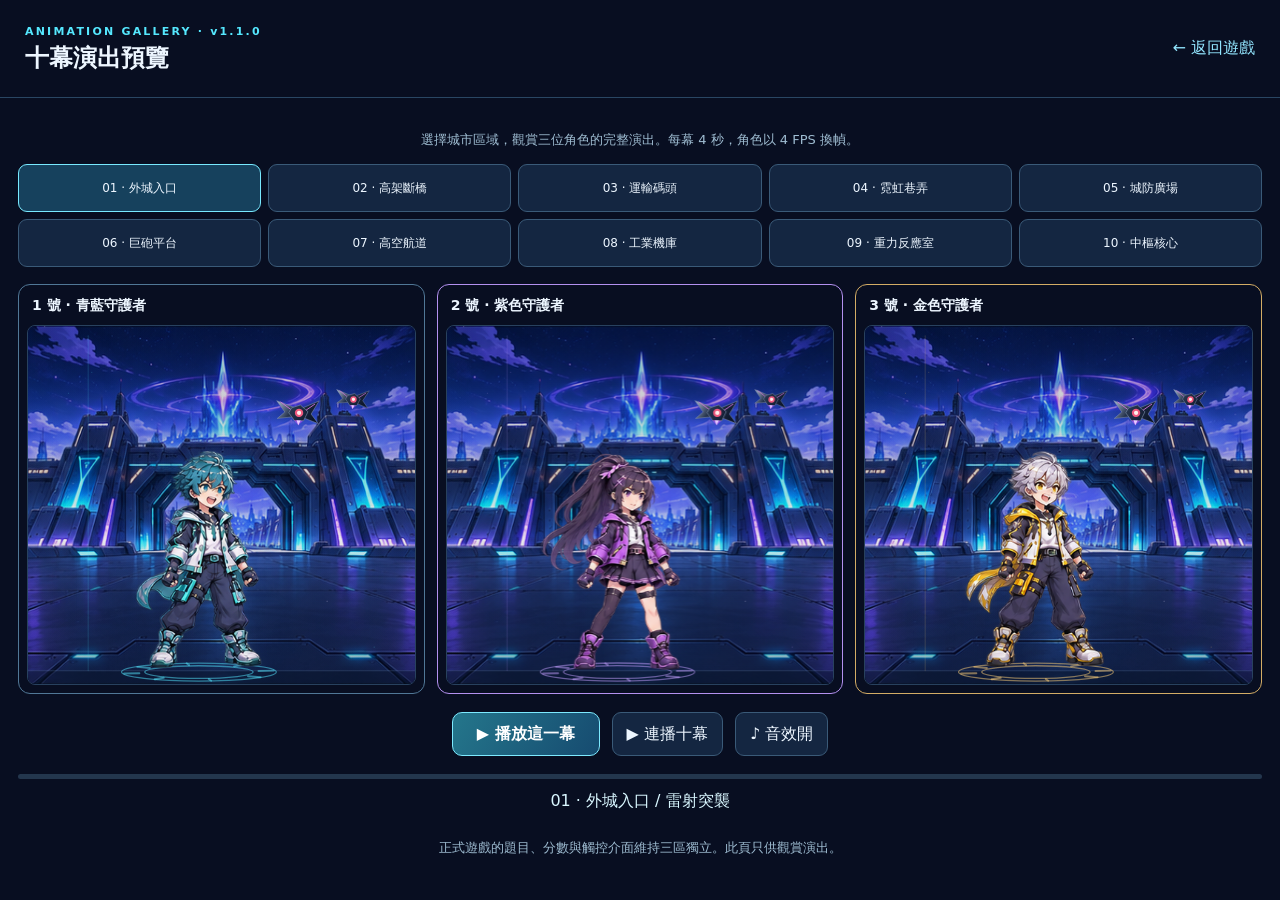
==== animation-preview.html @ 5414101c "Add files via upload v1.1" ====
<!doctype html><html lang="zh-Hant"><head><meta charset="utf-8"><meta name="viewport" content="width=device-width,initial-scale=1"><title>十幕演出預覽 · 對數結界防衛戰</title><link rel="icon" href="assets/icon.svg"><link rel="stylesheet" href="styles.css?v=1.1.0"><style>body{overflow:auto}.preview-header{display:flex;justify-content:space-between;align-items:center;gap:15px;padding:20px 25px;border-bottom:1px solid #294663}.preview-header h1{font-size:24px;margin:3px 0}.preview-header a{color:#93e6ff;text-decoration:none}.preview-main{max-width:1500px;margin:0 auto;padding:18px}.stage-options{display:grid;grid-template-columns:repeat(5,minmax(100px,1fr));gap:7px;margin:12px 0 17px}.stage-options button{font-size:12px;min-height:48px}.stage-options .selected{border-color:#78e9ff;background:#16415d}.preview-scenes{display:grid;grid-template-columns:repeat(3,minmax(0,1fr));gap:12px}.preview-scenes article{border:1px solid #507796;border-radius:12px;padding:8px}.preview-scenes h2{font-size:14px;margin:4px 5px 10px}.preview-scenes .scene{height:clamp(200px,40vh,460px)}.preview-controls{display:flex;align-items:center;justify-content:center;gap:12px;flex-wrap:wrap;padding:18px 0}.preview-progress{height:5px;background:#23364d;border-radius:5px;overflow:hidden}.preview-progress i{height:100%;display:block;width:0;background:#6be6ff}.preview-copy{text-align:center;color:#9fbdd2;font-size:13px;line-height:1.7}.preview-status{text-align:center;font-size:16px;color:#d9f7ff;padding:12px}.preview-status b{color:#7ceaff}.preview-scenes article:nth-child(2){border-color:#b390ef}.preview-scenes article:nth-child(3){border-color:#d3ac65}@media(max-width:800px){.stage-options{grid-template-columns:repeat(2,1fr)}.preview-scenes{grid-template-columns:repeat(3,minmax(260px,1fr));overflow:auto}.preview-header{padding:15px}.preview-header h1{font-size:20px}}</style><script defer src="effects.js?v=1.1.0"></script><script defer src="audio.js?v=1.1.0"></script><script defer src="battle.js?v=1.1.0"></script><script defer src="preview.js?v=1.1.0"></script></head><body><header class="preview-header"><div><span class="eyebrow">ANIMATION GALLERY · v1.1.0</span><h1>十幕演出預覽</h1></div><a href="index.html">← 返回遊戲</a></header><main class="preview-main"><p class="preview-copy">選擇城市區域，觀賞三位角色的完整演出。每幕 4 秒，角色以 4 FPS 換幀。</p><div id="stage-options" class="stage-options"></div><div class="preview-scenes"><article><h2>1 號 · 青藍守護者</h2><div class="scene"><canvas aria-label="青藍角色演出"></canvas></div></article><article><h2>2 號 · 紫色守護者</h2><div class="scene"><canvas aria-label="紫色角色演出"></canvas></div></article><article><h2>3 號 · 金色守護者</h2><div class="scene"><canvas aria-label="金色角色演出"></canvas></div></article></div><div class="preview-controls"><button class="primary" id="play-scene">▶ 播放這一幕</button><button id="play-all">▶ 連播十幕</button><button id="preview-sound" aria-pressed="true">♪ 音效開</button></div><div class="preview-progress"><i id="preview-progress"></i></div><div id="preview-status" class="preview-status"></div><p class="preview-copy">正式遊戲的題目、分數與觸控介面維持三區獨立。此頁只供觀賞演出。</p></main></body></html>
---- styles.css ----
:root{color-scheme:dark;--bg:#080e21;--panel:#101c36;--ink:#edf6ff;--muted:#8cabc4;--line:#284767;--cyan:#55e8ff;--violet:#c3a0ff;--amber:#ffd17b;--font:system-ui,-apple-system,"Microsoft JhengHei","Noto Sans TC",sans-serif}
*{box-sizing:border-box}body{margin:0;background:var(--bg);color:var(--ink);font-family:var(--font);overflow:hidden}button,input,select{font:inherit}button{color:inherit;background:#142641;border:1px solid #3a5a78;border-radius:9px;cursor:pointer;min-height:44px;padding:8px 14px;touch-action:manipulation;-webkit-tap-highlight-color:transparent}button:hover{filter:brightness(1.16)}button:focus-visible,a:focus-visible,summary:focus-visible{outline:3px solid #fff;outline-offset:2px}button:disabled{opacity:.4;cursor:default}button.pressed{filter:brightness(1.5);box-shadow:inset 0 0 15px #ffffff30}button.primary,.primary{background:linear-gradient(120deg,#24768b,#164b70);border:1px solid #7deaff;color:#fff;font-weight:800;border-radius:10px;padding:10px 24px;min-height:44px}.hidden{display:none!important}
.topbar{height:70px;display:flex;align-items:center;justify-content:space-between;padding:8px 22px;border-bottom:1px solid #27415d;background:#0a1427;gap:16px}.brand{display:flex;align-items:center;gap:10px;color:inherit;text-decoration:none;font-size:21px;font-weight:900;letter-spacing:1px;white-space:nowrap}.brand-icon{color:var(--cyan);font-size:40px}.brand small{display:block;font-size:9px;font-weight:600;letter-spacing:2px;color:var(--muted);margin-top:2px}.mission-clock{display:grid;grid-template-columns:auto auto;gap:1px 12px;align-items:center;min-width:160px}.mission-clock>span:first-child{color:var(--muted);font-size:12px}.mission-clock b{font-size:30px;letter-spacing:2px;font-variant-numeric:tabular-nums;font-weight:700}.clock-track{grid-column:1/-1;height:3px;border-radius:3px;background:#21334c;overflow:hidden}.clock-track i{display:block;background:var(--cyan);width:100%;height:100%;transition:width .2s}.top-actions{display:flex;gap:6px}.top-actions button{font-size:12px;padding:7px 11px;background:#101e35}.arena{height:calc(100dvh - 95px);padding:10px 14px 4px;display:grid;grid-template-columns:repeat(3,minmax(0,1fr));gap:12px}.player{--accent:var(--cyan);position:relative;min-width:0;display:grid;grid-template-rows:35px 85px minmax(95px,1fr) 64px 94px 46px 38px;gap:5px;background:linear-gradient(145deg,#132440ed,#0c172beb);border:1px solid color-mix(in srgb,var(--accent) 40%,#182b47);border-radius:14px;padding:9px;overflow:hidden;box-shadow:0 0 25px #0003}.player[data-player="1"]{--accent:var(--violet)}.player[data-player="2"]{--accent:var(--amber)}.player-header{display:flex;align-items:center;gap:8px;min-width:0}.player-number{width:30px;height:30px;display:grid;place-items:center;border:1px solid var(--accent);color:var(--accent);border-radius:8px;font-size:18px;font-weight:800}.player-name{font-weight:700;white-space:nowrap;overflow:hidden;text-overflow:ellipsis;font-size:15px;flex:1}.score{font-size:25px;font-weight:800;font-variant-numeric:tabular-nums;color:var(--accent)}.score small{font-size:11px;color:var(--muted);font-weight:400}.question-card{background:linear-gradient(110deg,#19355377,#121d36);border:1px solid #315270;border-left:3px solid var(--accent);border-radius:8px;padding:7px 10px;display:flex;flex-direction:column;justify-content:center;min-width:0}.question-meta{display:flex;justify-content:space-between;gap:5px;font-size:10px;letter-spacing:.3px;color:var(--accent)}.question-meta .points{color:var(--muted)}.formula{font-family:Cambria,"Times New Roman",serif;text-align:center;font-size:29px;line-height:1.2;white-space:nowrap;min-height:33px;color:var(--ink);margin:2px 0}.formula.long{font-size:23px}.formula sub{font-size:.55em;display:inline-block;vertical-align:-.2em}.frac{display:inline-flex;vertical-align:middle;flex-direction:column;text-align:center;line-height:1;font-size:.85em}.frac span:first-child{border-bottom:1px solid currentColor;padding:0 2px 2px}.frac span:last-child{padding-top:2px}.question-instruction{text-align:center;font-size:11px;color:var(--muted);line-height:1.3}.scene{position:relative;min-height:0;border-radius:8px;overflow:hidden;background:#0b1730 url('assets/city.png') center 65%/cover;border:1px solid #28415e}.scene:after{position:absolute;inset:0;content:"";pointer-events:none;background:linear-gradient(0deg,#07132a99,transparent 35%)}.scene canvas{position:relative;z-index:1;width:100%;height:100%;display:block}.scene-label{position:absolute;top:7px;left:8px;z-index:2;display:flex;align-items:center;gap:7px;font-size:10px;color:#e3edff;background:#07152bba;padding:4px 7px;border:1px solid #7599bc55;border-radius:5px;pointer-events:none}.scene-label i{width:5px;height:5px;border-radius:50%;background:var(--accent);box-shadow:0 0 7px var(--accent)}.scene-subtitle{position:absolute;bottom:7px;left:5px;right:5px;text-align:center;font-size:12px;font-weight:700;color:#fff;z-index:3;text-shadow:0 1px 4px #000;pointer-events:none;min-height:16px}.numberline{border:1px solid #31516c;background:#0a182f;border-radius:8px;position:relative;touch-action:none;user-select:none}.numberline canvas{width:100%;height:100%;display:block;touch-action:none}.answer-editor{display:grid;grid-template-rows:repeat(2,44px);gap:5px}.bound-row{display:grid;grid-template-columns:33px 46px 44px minmax(36px,1fr) 44px 65px;gap:4px;align-items:center}.bound-row label{font-size:12px;color:var(--muted)}.bound-row button{padding:3px 4px;min-height:44px;border-radius:7px;font-size:19px;touch-action:none}.bound-row .infinity{font-size:19px}.bound-row .endpoint{font-size:12px}.bound-row .bound-value{display:flex;align-items:center;justify-content:center;min-height:44px;color:var(--accent);font-weight:800;font-size:23px;background:#07152a;border:1px solid #2d4c66;border-radius:7px;font-variant-numeric:tabular-nums}.bound-row .active{border-color:var(--accent);background:color-mix(in srgb,var(--accent) 15%,#10243d)}.actions{display:grid;grid-template-columns:61px 65px 1fr;gap:5px}.actions button{padding:5px;font-size:12px;min-height:44px;touch-action:none}.actions .activate{background:linear-gradient(120deg,color-mix(in srgb,var(--accent) 30%,#0e334d),#16314d);border-color:var(--accent);font-size:17px;font-weight:800;box-shadow:inset 0 0 10px color-mix(in srgb,var(--accent) 12%,transparent)}.feedback{display:flex;align-items:center;gap:6px;padding:4px 7px;border-radius:6px;background:#06122580;color:var(--muted);font-size:11px;line-height:1.35;overflow:hidden}.feedback.good{color:#b5ffe0;border:1px solid #64ffb45c}.feedback.bad{color:#ffbaad;border:1px solid #ff8c785c}.feedback.hint{color:#ffe2a1;border:1px solid #ffdc7960}.feedback .interval{font-family:Cambria,serif;font-size:18px;color:var(--accent)}.player.complete .question-card{border-color:var(--accent)}.explanation-sheet{position:absolute;inset:auto 8px 8px;z-index:6;background:#10213cf5;border:1px solid var(--accent);border-radius:12px;padding:16px;box-shadow:0 -15px 50px #0009;max-height:80%;overflow:auto}.explanation-sheet h3{margin:0 0 10px;color:var(--accent)}.explanation-sheet .solution-answer{font-size:27px;text-align:center;margin:12px 0}.explanation-sheet p{font-size:14px;line-height:1.7}.explanation-sheet button{width:100%;margin-top:10px}.footer{height:25px;padding:2px 18px;display:flex;justify-content:space-between;align-items:center;font-size:10px;color:#6986a2;gap:10px;white-space:nowrap}
.welcome{position:fixed;inset:0;z-index:20;background:#080e21 url('assets/city.png') center/cover;overflow:auto}.welcome:before{content:"";position:absolute;inset:0;background:linear-gradient(90deg,#071021f5 0%,#08132ad9 42%,#09142b44 100%)}.welcome-grid{position:absolute;inset:0;background-image:linear-gradient(#67c5ff07 1px,transparent 1px),linear-gradient(90deg,#67c5ff07 1px,transparent 1px);background-size:50px 50px;mask-image:linear-gradient(0deg,#000,transparent)}.welcome-inner{position:relative;max-width:1450px;min-height:100dvh;margin:auto;padding:70px 6%;display:grid;grid-template-columns:1fr 1fr;align-items:center;gap:12px}.eyebrow{font-size:11px;letter-spacing:2.2px;font-weight:700;color:var(--cyan)}.welcome h1{font-size:clamp(36px,4.3vw,67px);line-height:1.25;margin:20px 0;letter-spacing:2px}.welcome h1 em{font-style:normal;color:#79e9ff;text-shadow:0 0 30px #15c1f633}.welcome p{color:#adc5dd;font-size:17px;line-height:1.9}.welcome-facts{display:flex;gap:35px;margin:28px 0 32px}.welcome-facts>span{font-size:33px;color:#eaf3ff;letter-spacing:1px;font-variant-numeric:tabular-nums}.welcome-facts small{display:block;font-size:11px;letter-spacing:1px;color:#87a5c4;margin-top:3px}.start-button{display:flex;justify-content:space-between;align-items:center;width:300px;padding:16px 23px;border-color:#72eaff;background:linear-gradient(120deg,#177e9a,#135176);font-weight:800;font-size:22px;box-shadow:0 0 30px #0dc5f822;min-height:64px}.start-button span{font-weight:400;font-size:28px}.welcome-links{display:flex;gap:5px;margin-top:15px}.welcome-links button{border:0;background:transparent;color:#8eafcc;font-size:12px;padding:4px 9px}.welcome-version{position:absolute;bottom:18px;left:6%;color:#66829d;font-size:10px;letter-spacing:1px}.squad-preview{position:relative;height:500px;min-width:0}.squad-orbit{position:absolute;width:90%;height:30%;left:5%;bottom:55px;border:2px solid #56e4ff88;box-shadow:0 0 35px #3686e955,inset 0 0 55px #3686e944;border-radius:50%;transform:perspective(500px) rotateX(40deg)}.squad-hero{position:absolute;bottom:60px;width:50%;height:390px;background-image:url('assets/heroes.png');background-size:300% 400%;background-repeat:no-repeat;filter:drop-shadow(0 5px 20px #061022);animation:float 4s ease-in-out infinite}.squad-hero.h0{left:-4%;background-position:0 0;z-index:2;transform:rotate(-5deg)}.squad-hero.h1{left:28%;background-position:50% 0;bottom:85px;z-index:3;animation-delay:-1s}.squad-hero.h2{left:59%;background-position:100% 0;animation-delay:-2s}.squad-caption{position:absolute;bottom:15px;width:100%;text-align:center}.squad-caption span{display:block;color:#a6bed8;font-size:10px;letter-spacing:3px}.squad-caption b{display:block;font-size:16px;letter-spacing:2px;margin-top:9px}.briefing{position:fixed;inset:0;background:#050b1bdc;backdrop-filter:blur(9px);z-index:22;display:grid;place-items:center}.briefing-card{width:min(600px,92vw);background:linear-gradient(140deg,#183651,#0e1c34);border:1px solid #67dfff88;padding:32px;border-radius:20px;box-shadow:0 0 80px #00bdff19}.briefing-card h2{font-size:30px;margin:13px 0}.briefing-card p{line-height:1.9;color:#b6ccdf;font-size:16px}.briefing-card b{color:#d9faff}.demo-interval{margin:26px 18px;display:flex;align-items:center;position:relative;color:#7ce8ff;font-weight:800;font-size:20px}.demo-interval i{height:5px;flex:1;background:#68e8ff;margin:0 9px;box-shadow:0 0 15px #5be6ff}.demo-interval i:before,.demo-interval i:after{content:"";position:absolute;width:19px;height:19px;top:4px;border:3px solid #82eeff;border-radius:50%;background:#16304a}.demo-interval i:before{left:17px}.demo-interval i:after{right:17px;background:#82eeff}.briefing-example{text-align:center;font-size:14px!important}.briefing-bottom{display:flex;align-items:center;gap:10px;border-top:1px solid #36516a;padding-top:15px}.briefing-bottom>b{font-size:32px}.briefing-bottom>span{font-size:12px;color:#a6c0d3;flex:1}.briefing-bottom button{font-size:12px}.pause-overlay{position:fixed;inset:0;z-index:25;background:#061020d9;backdrop-filter:blur(10px);display:grid;place-items:center;text-align:center}.pause-overlay>div>span{font-size:50px;color:var(--cyan)}.pause-overlay h2{font-size:32px}.pause-overlay p{color:var(--muted)}
dialog{color:var(--ink);background:#0f1e35;border:1px solid #426485;border-radius:18px;padding:25px;width:min(760px,92vw);max-height:90dvh;box-shadow:0 25px 100px #0009}dialog::backdrop{background:#020716ba;backdrop-filter:blur(6px)}.dialog-title{display:flex;align-items:flex-start;justify-content:space-between;gap:15px;margin-bottom:22px}.dialog-title h2{margin:5px 0 0;font-size:26px}.close-dialog{font-size:25px;min-width:44px;background:transparent;border-color:#405c76;padding:2px}.settings-names{display:grid;grid-template-columns:repeat(3,1fr);gap:10px}.settings-names label{font-size:12px;color:var(--muted)}input,select{color:var(--ink);background:#09172b;border:1px solid #3d5b75;border-radius:7px;min-height:44px;padding:8px;max-width:100%}.settings-names input{width:100%;display:block;margin-top:7px}.setting-row{display:flex;justify-content:space-between;align-items:center;gap:15px;margin-top:17px;font-size:14px}.setting-row select{min-width:190px}.setting-note{color:var(--muted);font-size:12px;line-height:1.8;margin:20px 0}.dialog-actions{display:flex;justify-content:flex-end;gap:10px;border-top:1px solid #2b435e;padding-top:17px;margin-top:20px}.help-list{padding-left:23px;color:#bed0df;line-height:1.8}.help-list li{padding:5px}.touch-pads{display:grid;grid-template-columns:repeat(3,1fr);gap:10px}.touch-pads button{height:200px;touch-action:none;user-select:none;display:flex;align-items:center;justify-content:center;flex-direction:column;gap:10px;border-color:var(--cyan)}.touch-pads button:nth-child(2){border-color:var(--violet)}.touch-pads button:nth-child(3){border-color:var(--amber)}.touch-pads b{font-size:40px}.touch-pads em{font-style:normal;font-size:25px;color:var(--cyan)}.touch-pads small{color:var(--muted)}.results-dialog{width:min(1100px,96vw)}.result-cards{display:grid;grid-template-columns:repeat(3,1fr);gap:12px}.result-card{border:1px solid #4d6b85;background:#102640;padding:17px;border-radius:12px}.result-card:nth-child(1){border-color:var(--cyan)}.result-card:nth-child(2){border-color:var(--violet)}.result-card:nth-child(3){border-color:var(--amber)}.result-card h3{margin:0;font-size:16px}.result-card b{font-size:45px;display:block;margin:9px 0}.result-card small{font-size:12px;color:var(--muted)}.result-card p{font-size:12px;color:#acc6da;line-height:1.8;margin-bottom:0}.review-heading{display:flex;align-items:center;justify-content:space-between;margin-top:18px}.review-list{max-height:36dvh;overflow:auto}.review-list details{border-bottom:1px solid #2e465f;padding:12px 5px}.review-list summary{cursor:pointer;display:flex;justify-content:space-between;gap:10px;font-size:14px}.review-list .review-formula{font-size:24px;margin:15px 0}.review-list p{color:#bcd0e1;line-height:1.8;font-size:14px}.review-list button{font-size:12px}.replay-progress{display:flex;gap:5px}.replay-progress span{flex:1;height:4px;background:#28415e;border-radius:3px}.replay-progress span.on{background:#78dfff;box-shadow:0 0 9px #78dfff}
body.light{color-scheme:light;--bg:#dae5ef;--panel:#fff;--ink:#102e47;--muted:#426783;--line:#a9c3d8}body.light .topbar{background:#f5faff;border-color:#a7bfd2}body.light .player{background:linear-gradient(145deg,#f6fbff,#dfebf6);border-color:#8faec7}body.light .question-card{background:#f8fcff;border-color:#a1bdd2}body.light .feedback{background:#f0f7fc}body.light .numberline{background:#f6fcff}body.light .bound-row .bound-value{background:#f8fcff;color:#15496c}body.light button{background:#e5f2ff;color:#163e5b;border-color:#a0bdd5}body.light .actions .activate{background:#235c7a;color:#fff}body.light .question-meta{color:#2b648a}body.light .score{color:#255e84}body.light dialog{background:#eaf4fd;color:#12364f}body.light input,body.light select{background:#f8fcff;color:#163c5d}body.light .feedback.good{color:#12623d}body.light .feedback.bad{color:#9a341d}body.light .feedback.hint{color:#805800}body.light .footer{color:#42617c}body.light .explanation-sheet{background:#f1f9fff5;color:#183d58}body.light .result-card{background:#dcecf9}body.light .review-list p{color:#335b77}body.light .help-list{color:#31526c}
.squad-hero{width:60%;height:auto;aspect-ratio:1}.squad-hero.h0{left:-8%}.squad-hero.h1{left:23%}.squad-hero.h2{left:54%}.welcome{overflow-x:hidden}.bound-row button{white-space:nowrap}.bound-row .infinity{font-size:17px;letter-spacing:-1px}.review-replay-scene{height:190px;margin:12px 0;background:#0a1730 url('assets/city.png') center/cover;border:1px solid #385771;border-radius:10px}.review-replay-scene canvas{width:100%;height:100%;display:block}
@keyframes float{0%,100%{translate:0 0}50%{translate:0 -10px}}
.scene-math{position:absolute;z-index:3;left:7px;right:7px;top:36px;padding:5px 7px;color:#e3faff;background:#07182ce8;border:1px solid #74d4ff55;border-radius:6px;font:12px/1.5 var(--font);text-align:center;pointer-events:none}.scene-math sub{font-size:.7em}
body.light .result-card p{color:#355c7b}body.light .player-number,body.light .explanation-sheet h3{color:#245e86}body.light button:focus-visible{outline-color:#174b70}
@media(max-height:760px){.topbar{height:60px;padding:5px 16px}.arena{height:calc(100dvh - 83px);padding-top:7px;gap:9px}.player{grid-template-rows:31px 80px minmax(92px,1fr) 58px 92px 44px 34px;padding:7px;gap:4px}.formula{font-size:26px}.formula.long{font-size:21px}.footer{height:23px}.scene-label{font-size:9px}.feedback{font-size:10px}.welcome-inner{padding-top:40px;padding-bottom:40px}.squad-preview{height:420px}.squad-hero{height:330px}.welcome h1{font-size:45px}.welcome-facts{margin:20px 0}.welcome p{font-size:15px}.question-instruction{font-size:10px}}
@media(max-width:1150px){.brand{font-size:17px}.brand small{font-size:8px}.top-actions{gap:4px}.top-actions button{padding:6px 8px;font-size:11px}.mission-clock{min-width:130px}.bound-row{grid-template-columns:27px 44px 44px minmax(30px,1fr) 44px 59px;gap:3px}.bound-row .endpoint{font-size:11px}.bound-row button{font-size:18px}.arena{padding-left:8px;padding-right:8px;gap:7px}.formula.long{font-size:19px}.question-meta{font-size:9px}.actions{grid-template-columns:53px 58px 1fr}.actions .activate{font-size:15px}.player-name{font-size:13px}}
@media(max-width:850px){body{overflow:auto}.topbar{height:auto;min-height:68px;flex-wrap:wrap;padding:8px 10px}.brand{flex:1}.brand small{display:none}.top-actions{order:3;width:100%;justify-content:center}.mission-clock b{font-size:25px}.arena{height:auto;min-height:620px;grid-template-columns:repeat(3,minmax(300px,1fr));overflow-x:auto;padding-bottom:12px}.player{min-height:620px}.footer{padding:5px 10px}.footer span:first-child{display:none}.welcome-inner{grid-template-columns:1fr;padding:40px 8%;min-height:100dvh}.welcome-copy{position:relative;z-index:2}.welcome h1{font-size:38px}.welcome p{font-size:14px}.squad-preview{position:absolute;right:0;bottom:50px;width:50%;opacity:.3}.welcome-version{position:relative;padding:12px;bottom:auto;left:auto}.settings-names{grid-template-columns:1fr}.result-cards{gap:6px}.result-card{padding:10px}.result-card h3{font-size:12px}.result-card b{font-size:34px}.welcome-facts{gap:23px}}
@media(prefers-reduced-motion:reduce){.squad-hero{animation:none}*{scroll-behavior:auto!important}}

/* v1.1: battle presentation contains no explanation overlays. */
.scene-label{max-width:calc(100% - 16px);white-space:nowrap;overflow:hidden;text-overflow:ellipsis;opacity:.82;font-size:9px}.scene-label span{overflow:hidden;text-overflow:ellipsis}.scene-math,.scene-subtitle{display:none!important}

.preview-link{color:#8eafcc;font-size:12px;min-height:44px;display:inline-flex;align-items:center;padding:4px 9px;text-decoration:none;white-space:nowrap}
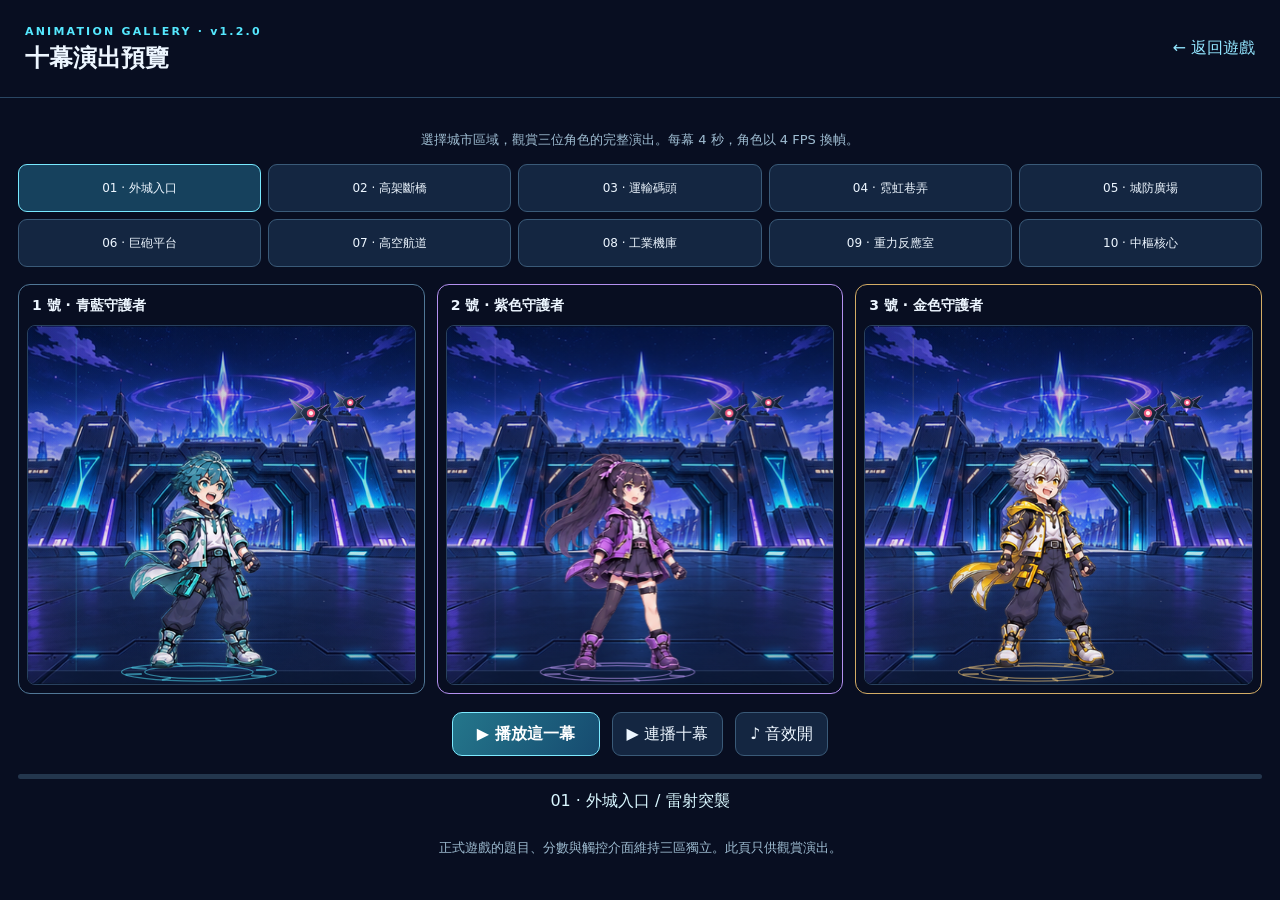
==== commit c97e34e9: "Add files via upload v1.2" ====
--- a/animation-preview.html
+++ b/animation-preview.html
@@ -1 +1 @@
-<!doctype html><html lang="zh-Hant"><head><meta charset="utf-8"><meta name="viewport" content="width=device-width,initial-scale=1"><title>十幕演出預覽 · 對數結界防衛戰</title><link rel="icon" href="assets/icon.svg"><link rel="stylesheet" href="styles.css?v=1.1.0"><style>body{overflow:auto}.preview-header{display:flex;justify-content:space-between;align-items:center;gap:15px;padding:20px 25px;border-bottom:1px solid #294663}.preview-header h1{font-size:24px;margin:3px 0}.preview-header a{color:#93e6ff;text-decoration:none}.preview-main{max-width:1500px;margin:0 auto;padding:18px}.stage-options{display:grid;grid-template-columns:repeat(5,minmax(100px,1fr));gap:7px;margin:12px 0 17px}.stage-options button{font-size:12px;min-height:48px}.stage-options .selected{border-color:#78e9ff;background:#16415d}.preview-scenes{display:grid;grid-template-columns:repeat(3,minmax(0,1fr));gap:12px}.preview-scenes article{border:1px solid #507796;border-radius:12px;padding:8px}.preview-scenes h2{font-size:14px;margin:4px 5px 10px}.preview-scenes .scene{height:clamp(200px,40vh,460px)}.preview-controls{display:flex;align-items:center;justify-content:center;gap:12px;flex-wrap:wrap;padding:18px 0}.preview-progress{height:5px;background:#23364d;border-radius:5px;overflow:hidden}.preview-progress i{height:100%;display:block;width:0;background:#6be6ff}.preview-copy{text-align:center;color:#9fbdd2;font-size:13px;line-height:1.7}.preview-status{text-align:center;font-size:16px;color:#d9f7ff;padding:12px}.preview-status b{color:#7ceaff}.preview-scenes article:nth-child(2){border-color:#b390ef}.preview-scenes article:nth-child(3){border-color:#d3ac65}@media(max-width:800px){.stage-options{grid-template-columns:repeat(2,1fr)}.preview-scenes{grid-template-columns:repeat(3,minmax(260px,1fr));overflow:auto}.preview-header{padding:15px}.preview-header h1{font-size:20px}}</style><script defer src="effects.js?v=1.1.0"></script><script defer src="audio.js?v=1.1.0"></script><script defer src="battle.js?v=1.1.0"></script><script defer src="preview.js?v=1.1.0"></script></head><body><header class="preview-header"><div><span class="eyebrow">ANIMATION GALLERY · v1.1.0</span><h1>十幕演出預覽</h1></div><a href="index.html">← 返回遊戲</a></header><main class="preview-main"><p class="preview-copy">選擇城市區域，觀賞三位角色的完整演出。每幕 4 秒，角色以 4 FPS 換幀。</p><div id="stage-options" class="stage-options"></div><div class="preview-scenes"><article><h2>1 號 · 青藍守護者</h2><div class="scene"><canvas aria-label="青藍角色演出"></canvas></div></article><article><h2>2 號 · 紫色守護者</h2><div class="scene"><canvas aria-label="紫色角色演出"></canvas></div></article><article><h2>3 號 · 金色守護者</h2><div class="scene"><canvas aria-label="金色角色演出"></canvas></div></article></div><div class="preview-controls"><button class="primary" id="play-scene">▶ 播放這一幕</button><button id="play-all">▶ 連播十幕</button><button id="preview-sound" aria-pressed="true">♪ 音效開</button></div><div class="preview-progress"><i id="preview-progress"></i></div><div id="preview-status" class="preview-status"></div><p class="preview-copy">正式遊戲的題目、分數與觸控介面維持三區獨立。此頁只供觀賞演出。</p></main></body></html>
+<!doctype html><html lang="zh-Hant"><head><meta charset="utf-8"><meta name="viewport" content="width=device-width,initial-scale=1"><title>十幕演出預覽 · 對數結界防衛戰</title><link rel="icon" href="assets/icon.svg"><link rel="stylesheet" href="styles.css?v=1.2.0"><style>body{overflow:auto}.preview-header{display:flex;justify-content:space-between;align-items:center;gap:15px;padding:20px 25px;border-bottom:1px solid #294663}.preview-header h1{font-size:24px;margin:3px 0}.preview-header a{color:#93e6ff;text-decoration:none}.preview-main{max-width:1500px;margin:0 auto;padding:18px}.stage-options{display:grid;grid-template-columns:repeat(5,minmax(100px,1fr));gap:7px;margin:12px 0 17px}.stage-options button{font-size:12px;min-height:48px}.stage-options .selected{border-color:#78e9ff;background:#16415d}.preview-scenes{display:grid;grid-template-columns:repeat(3,minmax(0,1fr));gap:12px}.preview-scenes article{border:1px solid #507796;border-radius:12px;padding:8px}.preview-scenes h2{font-size:14px;margin:4px 5px 10px}.preview-scenes .scene{height:clamp(200px,40vh,460px)}.preview-controls{display:flex;align-items:center;justify-content:center;gap:12px;flex-wrap:wrap;padding:18px 0}.preview-progress{height:5px;background:#23364d;border-radius:5px;overflow:hidden}.preview-progress i{height:100%;display:block;width:0;background:#6be6ff}.preview-copy{text-align:center;color:#9fbdd2;font-size:13px;line-height:1.7}.preview-status{text-align:center;font-size:16px;color:#d9f7ff;padding:12px}.preview-status b{color:#7ceaff}.preview-scenes article:nth-child(2){border-color:#b390ef}.preview-scenes article:nth-child(3){border-color:#d3ac65}@media(max-width:800px){.stage-options{grid-template-columns:repeat(2,1fr)}.preview-scenes{grid-template-columns:repeat(3,minmax(260px,1fr));overflow:auto}.preview-header{padding:15px}.preview-header h1{font-size:20px}}</style><script defer src="effects.js?v=1.2.0"></script><script defer src="audio.js?v=1.2.0"></script><script defer src="battle.js?v=1.2.0"></script><script defer src="preview.js?v=1.2.0"></script></head><body><header class="preview-header"><div><span class="eyebrow">ANIMATION GALLERY · v1.2.0</span><h1>十幕演出預覽</h1></div><a href="index.html">← 返回遊戲</a></header><main class="preview-main"><p class="preview-copy">選擇城市區域，觀賞三位角色的完整演出。每幕 4 秒，角色以 4 FPS 換幀。</p><div id="stage-options" class="stage-options"></div><div class="preview-scenes"><article><h2>1 號 · 青藍守護者</h2><div class="scene"><canvas aria-label="青藍角色演出"></canvas></div></article><article><h2>2 號 · 紫色守護者</h2><div class="scene"><canvas aria-label="紫色角色演出"></canvas></div></article><article><h2>3 號 · 金色守護者</h2><div class="scene"><canvas aria-label="金色角色演出"></canvas></div></article></div><div class="preview-controls"><button class="primary" id="play-scene">▶ 播放這一幕</button><button id="play-all">▶ 連播十幕</button><button id="preview-sound" aria-pressed="true">♪ 音效開</button></div><div class="preview-progress"><i id="preview-progress"></i></div><div id="preview-status" class="preview-status"></div><p class="preview-copy">正式遊戲的題目、分數與觸控介面維持三區獨立。此頁只供觀賞演出。</p></main></body></html>
--- a/styles.css
+++ b/styles.css
@@ -17,3 +17,4 @@
 .scene-label{max-width:calc(100% - 16px);white-space:nowrap;overflow:hidden;text-overflow:ellipsis;opacity:.82;font-size:9px}.scene-label span{overflow:hidden;text-overflow:ellipsis}.scene-math,.scene-subtitle{display:none!important}
 
 .preview-link{color:#8eafcc;font-size:12px;min-height:44px;display:inline-flex;align-items:center;padding:4px 9px;text-decoration:none;white-space:nowrap}
+.question-selection{margin:20px 0 10px;border:1px solid #365775;border-radius:10px;padding:12px}.question-selection legend{font-weight:700;font-size:15px;padding:0 7px;color:var(--ink)}.question-selection-description{font-size:12px;color:var(--muted);margin:2px 0 12px}.question-options{display:grid;grid-template-columns:repeat(2,minmax(0,1fr));gap:7px}.question-option{display:flex;align-items:center;gap:10px;min-height:48px;padding:8px 10px;border:1px solid #2d4a65;border-radius:7px;cursor:pointer;background:#10223c}.question-option input{min-height:22px;width:22px;height:22px;margin:0;accent-color:#55dfff;flex:none}.question-option span{font-size:13px;color:#dbeafa}.question-option small{font-size:10px;margin-left:7px;color:#8eb2d2;white-space:nowrap}#question-selection-summary{font-size:12px;color:#85e8ff;margin:12px 0 0}#question-selection-error{font-size:13px;color:#ffc09f;margin:9px 0 0}#welcome-question-count{font-weight:400}body.light .question-option{background:#f7fbff;border-color:#9ebdd4}body.light .question-option span{color:#1c4869}body.light .question-option small{color:#456d8b}body.light #question-selection-summary{color:#155d7d}@media(max-width:550px){.question-options{grid-template-columns:1fr}.question-option span{font-size:12px}}
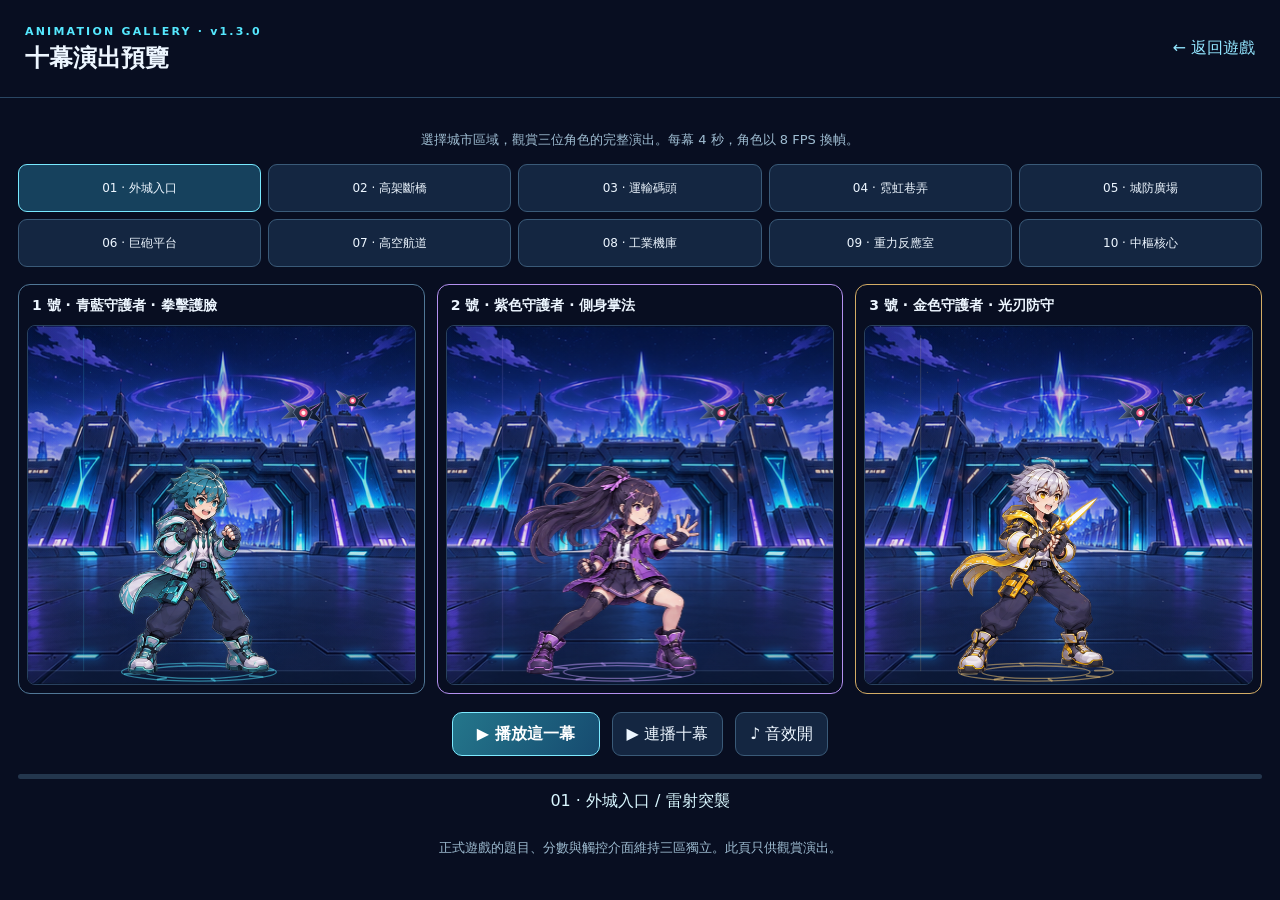
==== commit cd6d49cb: "Add files via upload v1.3" ====
--- a/animation-preview.html
+++ b/animation-preview.html
@@ -1 +1 @@
-<!doctype html><html lang="zh-Hant"><head><meta charset="utf-8"><meta name="viewport" content="width=device-width,initial-scale=1"><title>十幕演出預覽 · 對數結界防衛戰</title><link rel="icon" href="assets/icon.svg"><link rel="stylesheet" href="styles.css?v=1.2.0"><style>body{overflow:auto}.preview-header{display:flex;justify-content:space-between;align-items:center;gap:15px;padding:20px 25px;border-bottom:1px solid #294663}.preview-header h1{font-size:24px;margin:3px 0}.preview-header a{color:#93e6ff;text-decoration:none}.preview-main{max-width:1500px;margin:0 auto;padding:18px}.stage-options{display:grid;grid-template-columns:repeat(5,minmax(100px,1fr));gap:7px;margin:12px 0 17px}.stage-options button{font-size:12px;min-height:48px}.stage-options .selected{border-color:#78e9ff;background:#16415d}.preview-scenes{display:grid;grid-template-columns:repeat(3,minmax(0,1fr));gap:12px}.preview-scenes article{border:1px solid #507796;border-radius:12px;padding:8px}.preview-scenes h2{font-size:14px;margin:4px 5px 10px}.preview-scenes .scene{height:clamp(200px,40vh,460px)}.preview-controls{display:flex;align-items:center;justify-content:center;gap:12px;flex-wrap:wrap;padding:18px 0}.preview-progress{height:5px;background:#23364d;border-radius:5px;overflow:hidden}.preview-progress i{height:100%;display:block;width:0;background:#6be6ff}.preview-copy{text-align:center;color:#9fbdd2;font-size:13px;line-height:1.7}.preview-status{text-align:center;font-size:16px;color:#d9f7ff;padding:12px}.preview-status b{color:#7ceaff}.preview-scenes article:nth-child(2){border-color:#b390ef}.preview-scenes article:nth-child(3){border-color:#d3ac65}@media(max-width:800px){.stage-options{grid-template-columns:repeat(2,1fr)}.preview-scenes{grid-template-columns:repeat(3,minmax(260px,1fr));overflow:auto}.preview-header{padding:15px}.preview-header h1{font-size:20px}}</style><script defer src="effects.js?v=1.2.0"></script><script defer src="audio.js?v=1.2.0"></script><script defer src="battle.js?v=1.2.0"></script><script defer src="preview.js?v=1.2.0"></script></head><body><header class="preview-header"><div><span class="eyebrow">ANIMATION GALLERY · v1.2.0</span><h1>十幕演出預覽</h1></div><a href="index.html">← 返回遊戲</a></header><main class="preview-main"><p class="preview-copy">選擇城市區域，觀賞三位角色的完整演出。每幕 4 秒，角色以 4 FPS 換幀。</p><div id="stage-options" class="stage-options"></div><div class="preview-scenes"><article><h2>1 號 · 青藍守護者</h2><div class="scene"><canvas aria-label="青藍角色演出"></canvas></div></article><article><h2>2 號 · 紫色守護者</h2><div class="scene"><canvas aria-label="紫色角色演出"></canvas></div></article><article><h2>3 號 · 金色守護者</h2><div class="scene"><canvas aria-label="金色角色演出"></canvas></div></article></div><div class="preview-controls"><button class="primary" id="play-scene">▶ 播放這一幕</button><button id="play-all">▶ 連播十幕</button><button id="preview-sound" aria-pressed="true">♪ 音效開</button></div><div class="preview-progress"><i id="preview-progress"></i></div><div id="preview-status" class="preview-status"></div><p class="preview-copy">正式遊戲的題目、分數與觸控介面維持三區獨立。此頁只供觀賞演出。</p></main></body></html>
+<!doctype html><html lang="zh-Hant"><head><meta charset="utf-8"><meta name="viewport" content="width=device-width,initial-scale=1"><title>十幕演出預覽 · 對數結界防衛戰</title><link rel="icon" href="assets/icon.svg"><link rel="stylesheet" href="styles.css?v=1.3.0"><style>body{overflow:auto}.preview-header{display:flex;justify-content:space-between;align-items:center;gap:15px;padding:20px 25px;border-bottom:1px solid #294663}.preview-header h1{font-size:24px;margin:3px 0}.preview-header a{color:#93e6ff;text-decoration:none}.preview-main{max-width:1500px;margin:0 auto;padding:18px}.stage-options{display:grid;grid-template-columns:repeat(5,minmax(100px,1fr));gap:7px;margin:12px 0 17px}.stage-options button{font-size:12px;min-height:48px}.stage-options .selected{border-color:#78e9ff;background:#16415d}.preview-scenes{display:grid;grid-template-columns:repeat(3,minmax(0,1fr));gap:12px}.preview-scenes article{border:1px solid #507796;border-radius:12px;padding:8px}.preview-scenes h2{font-size:14px;margin:4px 5px 10px}.preview-scenes .scene{height:clamp(200px,40vh,460px)}.preview-controls{display:flex;align-items:center;justify-content:center;gap:12px;flex-wrap:wrap;padding:18px 0}.preview-progress{height:5px;background:#23364d;border-radius:5px;overflow:hidden}.preview-progress i{height:100%;display:block;width:0;background:#6be6ff}.preview-copy{text-align:center;color:#9fbdd2;font-size:13px;line-height:1.7}.preview-status{text-align:center;font-size:16px;color:#d9f7ff;padding:12px}.preview-status b{color:#7ceaff}.preview-scenes article:nth-child(2){border-color:#b390ef}.preview-scenes article:nth-child(3){border-color:#d3ac65}@media(max-width:800px){.stage-options{grid-template-columns:repeat(2,1fr)}.preview-scenes{grid-template-columns:repeat(3,minmax(260px,1fr));overflow:auto}.preview-header{padding:15px}.preview-header h1{font-size:20px}}</style><script defer src="effects.js?v=1.3.0"></script><script defer src="audio.js?v=1.3.0"></script><script defer src="battle.js?v=1.3.0"></script><script defer src="preview.js?v=1.3.0"></script></head><body><header class="preview-header"><div><span class="eyebrow">ANIMATION GALLERY · v1.3.0</span><h1>十幕演出預覽</h1></div><a href="index.html">← 返回遊戲</a></header><main class="preview-main"><p class="preview-copy">選擇城市區域，觀賞三位角色的完整演出。每幕 4 秒，角色以 8 FPS 換幀。</p><div id="stage-options" class="stage-options"></div><div class="preview-scenes"><article><h2>1 號 · 青藍守護者 · 拳擊護臉</h2><div class="scene"><canvas aria-label="青藍角色演出"></canvas></div></article><article><h2>2 號 · 紫色守護者 · 側身掌法</h2><div class="scene"><canvas aria-label="紫色角色演出"></canvas></div></article><article><h2>3 號 · 金色守護者 · 光刃防守</h2><div class="scene"><canvas aria-label="金色角色演出"></canvas></div></article></div><div class="preview-controls"><button class="primary" id="play-scene">▶ 播放這一幕</button><button id="play-all">▶ 連播十幕</button><button id="preview-sound" aria-pressed="true">♪ 音效開</button></div><div class="preview-progress"><i id="preview-progress"></i></div><div id="preview-status" class="preview-status"></div><p class="preview-copy">正式遊戲的題目、分數與觸控介面維持三區獨立。此頁只供觀賞演出。</p></main></body></html>
--- a/styles.css
+++ b/styles.css
@@ -17,4 +17,5 @@
 .scene-label{max-width:calc(100% - 16px);white-space:nowrap;overflow:hidden;text-overflow:ellipsis;opacity:.82;font-size:9px}.scene-label span{overflow:hidden;text-overflow:ellipsis}.scene-math,.scene-subtitle{display:none!important}
 
 .preview-link{color:#8eafcc;font-size:12px;min-height:44px;display:inline-flex;align-items:center;padding:4px 9px;text-decoration:none;white-space:nowrap}
+.squad-hero{height:auto;background-size:400% 200%;animation:guard-idle 1s steps(1,end) infinite}.squad-hero.h0{background-image:url('assets/hero-cyan-idle-8.png');background-position:0 0;animation-delay:0s;transform:none}.squad-hero.h1{background-image:url('assets/hero-violet-idle-8.png');background-position:0 0;animation-delay:-.125s}.squad-hero.h2{background-image:url('assets/hero-amber-idle-8.png');background-position:0 0;animation-delay:-.25s}@keyframes guard-idle{0%{background-position:0% 0%}12.5%{background-position:33.333333% 0%}25%{background-position:66.666667% 0%}37.5%{background-position:100% 0%}50%{background-position:0% 100%}62.5%{background-position:33.333333% 100%}75%{background-position:66.666667% 100%}87.5%{background-position:100% 100%}100%{background-position:0% 0%}}@media(prefers-reduced-motion:reduce){.squad-hero{animation:none}}
 .question-selection{margin:20px 0 10px;border:1px solid #365775;border-radius:10px;padding:12px}.question-selection legend{font-weight:700;font-size:15px;padding:0 7px;color:var(--ink)}.question-selection-description{font-size:12px;color:var(--muted);margin:2px 0 12px}.question-options{display:grid;grid-template-columns:repeat(2,minmax(0,1fr));gap:7px}.question-option{display:flex;align-items:center;gap:10px;min-height:48px;padding:8px 10px;border:1px solid #2d4a65;border-radius:7px;cursor:pointer;background:#10223c}.question-option input{min-height:22px;width:22px;height:22px;margin:0;accent-color:#55dfff;flex:none}.question-option span{font-size:13px;color:#dbeafa}.question-option small{font-size:10px;margin-left:7px;color:#8eb2d2;white-space:nowrap}#question-selection-summary{font-size:12px;color:#85e8ff;margin:12px 0 0}#question-selection-error{font-size:13px;color:#ffc09f;margin:9px 0 0}#welcome-question-count{font-weight:400}body.light .question-option{background:#f7fbff;border-color:#9ebdd4}body.light .question-option span{color:#1c4869}body.light .question-option small{color:#456d8b}body.light #question-selection-summary{color:#155d7d}@media(max-width:550px){.question-options{grid-template-columns:1fr}.question-option span{font-size:12px}}
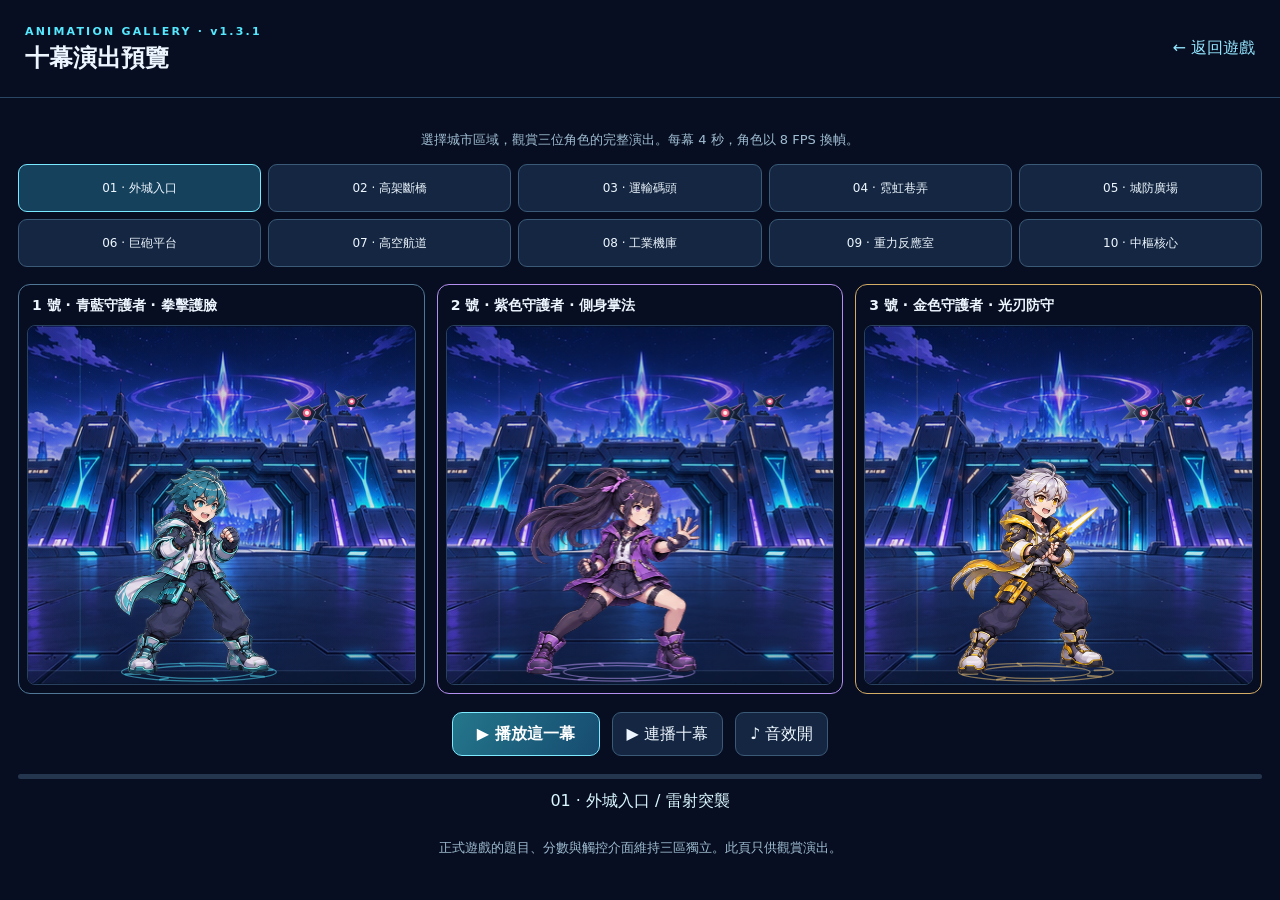
==== commit b2a41c29: "Add files via upload v1.3.1" ====
--- a/animation-preview.html
+++ b/animation-preview.html
@@ -1 +1 @@
-<!doctype html><html lang="zh-Hant"><head><meta charset="utf-8"><meta name="viewport" content="width=device-width,initial-scale=1"><title>十幕演出預覽 · 對數結界防衛戰</title><link rel="icon" href="assets/icon.svg"><link rel="stylesheet" href="styles.css?v=1.3.0"><style>body{overflow:auto}.preview-header{display:flex;justify-content:space-between;align-items:center;gap:15px;padding:20px 25px;border-bottom:1px solid #294663}.preview-header h1{font-size:24px;margin:3px 0}.preview-header a{color:#93e6ff;text-decoration:none}.preview-main{max-width:1500px;margin:0 auto;padding:18px}.stage-options{display:grid;grid-template-columns:repeat(5,minmax(100px,1fr));gap:7px;margin:12px 0 17px}.stage-options button{font-size:12px;min-height:48px}.stage-options .selected{border-color:#78e9ff;background:#16415d}.preview-scenes{display:grid;grid-template-columns:repeat(3,minmax(0,1fr));gap:12px}.preview-scenes article{border:1px solid #507796;border-radius:12px;padding:8px}.preview-scenes h2{font-size:14px;margin:4px 5px 10px}.preview-scenes .scene{height:clamp(200px,40vh,460px)}.preview-controls{display:flex;align-items:center;justify-content:center;gap:12px;flex-wrap:wrap;padding:18px 0}.preview-progress{height:5px;background:#23364d;border-radius:5px;overflow:hidden}.preview-progress i{height:100%;display:block;width:0;background:#6be6ff}.preview-copy{text-align:center;color:#9fbdd2;font-size:13px;line-height:1.7}.preview-status{text-align:center;font-size:16px;color:#d9f7ff;padding:12px}.preview-status b{color:#7ceaff}.preview-scenes article:nth-child(2){border-color:#b390ef}.preview-scenes article:nth-child(3){border-color:#d3ac65}@media(max-width:800px){.stage-options{grid-template-columns:repeat(2,1fr)}.preview-scenes{grid-template-columns:repeat(3,minmax(260px,1fr));overflow:auto}.preview-header{padding:15px}.preview-header h1{font-size:20px}}</style><script defer src="effects.js?v=1.3.0"></script><script defer src="audio.js?v=1.3.0"></script><script defer src="battle.js?v=1.3.0"></script><script defer src="preview.js?v=1.3.0"></script></head><body><header class="preview-header"><div><span class="eyebrow">ANIMATION GALLERY · v1.3.0</span><h1>十幕演出預覽</h1></div><a href="index.html">← 返回遊戲</a></header><main class="preview-main"><p class="preview-copy">選擇城市區域，觀賞三位角色的完整演出。每幕 4 秒，角色以 8 FPS 換幀。</p><div id="stage-options" class="stage-options"></div><div class="preview-scenes"><article><h2>1 號 · 青藍守護者 · 拳擊護臉</h2><div class="scene"><canvas aria-label="青藍角色演出"></canvas></div></article><article><h2>2 號 · 紫色守護者 · 側身掌法</h2><div class="scene"><canvas aria-label="紫色角色演出"></canvas></div></article><article><h2>3 號 · 金色守護者 · 光刃防守</h2><div class="scene"><canvas aria-label="金色角色演出"></canvas></div></article></div><div class="preview-controls"><button class="primary" id="play-scene">▶ 播放這一幕</button><button id="play-all">▶ 連播十幕</button><button id="preview-sound" aria-pressed="true">♪ 音效開</button></div><div class="preview-progress"><i id="preview-progress"></i></div><div id="preview-status" class="preview-status"></div><p class="preview-copy">正式遊戲的題目、分數與觸控介面維持三區獨立。此頁只供觀賞演出。</p></main></body></html>
+<!doctype html><html lang="zh-Hant"><head><meta charset="utf-8"><meta name="viewport" content="width=device-width,initial-scale=1"><title>十幕演出預覽 · 對數結界防衛戰</title><link rel="icon" href="assets/icon.svg"><link rel="stylesheet" href="styles.css?v=1.3.1"><style>body{overflow:auto}.preview-header{display:flex;justify-content:space-between;align-items:center;gap:15px;padding:20px 25px;border-bottom:1px solid #294663}.preview-header h1{font-size:24px;margin:3px 0}.preview-header a{color:#93e6ff;text-decoration:none}.preview-main{max-width:1500px;margin:0 auto;padding:18px}.stage-options{display:grid;grid-template-columns:repeat(5,minmax(100px,1fr));gap:7px;margin:12px 0 17px}.stage-options button{font-size:12px;min-height:48px}.stage-options .selected{border-color:#78e9ff;background:#16415d}.preview-scenes{display:grid;grid-template-columns:repeat(3,minmax(0,1fr));gap:12px}.preview-scenes article{border:1px solid #507796;border-radius:12px;padding:8px}.preview-scenes h2{font-size:14px;margin:4px 5px 10px}.preview-scenes .scene{height:clamp(200px,40vh,460px)}.preview-controls{display:flex;align-items:center;justify-content:center;gap:12px;flex-wrap:wrap;padding:18px 0}.preview-progress{height:5px;background:#23364d;border-radius:5px;overflow:hidden}.preview-progress i{height:100%;display:block;width:0;background:#6be6ff}.preview-copy{text-align:center;color:#9fbdd2;font-size:13px;line-height:1.7}.preview-status{text-align:center;font-size:16px;color:#d9f7ff;padding:12px}.preview-status b{color:#7ceaff}.preview-scenes article:nth-child(2){border-color:#b390ef}.preview-scenes article:nth-child(3){border-color:#d3ac65}@media(max-width:800px){.stage-options{grid-template-columns:repeat(2,1fr)}.preview-scenes{grid-template-columns:repeat(3,minmax(260px,1fr));overflow:auto}.preview-header{padding:15px}.preview-header h1{font-size:20px}}</style><script src="touch-guard.js?v=1.3.1"></script><script defer src="effects.js?v=1.3.1"></script><script defer src="audio.js?v=1.3.1"></script><script defer src="battle.js?v=1.3.1"></script><script defer src="preview.js?v=1.3.1"></script></head><body><header class="preview-header"><div><span class="eyebrow">ANIMATION GALLERY · v1.3.1</span><h1>十幕演出預覽</h1></div><a href="index.html">← 返回遊戲</a></header><main class="preview-main"><p class="preview-copy">選擇城市區域，觀賞三位角色的完整演出。每幕 4 秒，角色以 8 FPS 換幀。</p><div id="stage-options" class="stage-options"></div><div class="preview-scenes"><article><h2>1 號 · 青藍守護者 · 拳擊護臉</h2><div class="scene"><canvas aria-label="青藍角色演出"></canvas></div></article><article><h2>2 號 · 紫色守護者 · 側身掌法</h2><div class="scene"><canvas aria-label="紫色角色演出"></canvas></div></article><article><h2>3 號 · 金色守護者 · 光刃防守</h2><div class="scene"><canvas aria-label="金色角色演出"></canvas></div></article></div><div class="preview-controls"><button class="primary" id="play-scene">▶ 播放這一幕</button><button id="play-all">▶ 連播十幕</button><button id="preview-sound" aria-pressed="true">♪ 音效開</button></div><div class="preview-progress"><i id="preview-progress"></i></div><div id="preview-status" class="preview-status"></div><p class="preview-copy">正式遊戲的題目、分數與觸控介面維持三區獨立。此頁只供觀賞演出。</p></main></body></html>
--- a/styles.css
+++ b/styles.css
@@ -19,3 +19,10 @@
 .preview-link{color:#8eafcc;font-size:12px;min-height:44px;display:inline-flex;align-items:center;padding:4px 9px;text-decoration:none;white-space:nowrap}
 .squad-hero{height:auto;background-size:400% 200%;animation:guard-idle 1s steps(1,end) infinite}.squad-hero.h0{background-image:url('assets/hero-cyan-idle-8.png');background-position:0 0;animation-delay:0s;transform:none}.squad-hero.h1{background-image:url('assets/hero-violet-idle-8.png');background-position:0 0;animation-delay:-.125s}.squad-hero.h2{background-image:url('assets/hero-amber-idle-8.png');background-position:0 0;animation-delay:-.25s}@keyframes guard-idle{0%{background-position:0% 0%}12.5%{background-position:33.333333% 0%}25%{background-position:66.666667% 0%}37.5%{background-position:100% 0%}50%{background-position:0% 100%}62.5%{background-position:33.333333% 100%}75%{background-position:66.666667% 100%}87.5%{background-position:100% 100%}100%{background-position:0% 0%}}@media(prefers-reduced-motion:reduce){.squad-hero{animation:none}}
 .question-selection{margin:20px 0 10px;border:1px solid #365775;border-radius:10px;padding:12px}.question-selection legend{font-weight:700;font-size:15px;padding:0 7px;color:var(--ink)}.question-selection-description{font-size:12px;color:var(--muted);margin:2px 0 12px}.question-options{display:grid;grid-template-columns:repeat(2,minmax(0,1fr));gap:7px}.question-option{display:flex;align-items:center;gap:10px;min-height:48px;padding:8px 10px;border:1px solid #2d4a65;border-radius:7px;cursor:pointer;background:#10223c}.question-option input{min-height:22px;width:22px;height:22px;margin:0;accent-color:#55dfff;flex:none}.question-option span{font-size:13px;color:#dbeafa}.question-option small{font-size:10px;margin-left:7px;color:#8eb2d2;white-space:nowrap}#question-selection-summary{font-size:12px;color:#85e8ff;margin:12px 0 0}#question-selection-error{font-size:13px;color:#ffc09f;margin:9px 0 0}#welcome-question-count{font-weight:400}body.light .question-option{background:#f7fbff;border-color:#9ebdd4}body.light .question-option span{color:#1c4869}body.light .question-option small{color:#456d8b}body.light #question-selection-summary{color:#155d7d}@media(max-width:550px){.question-options{grid-template-columns:1fr}.question-option span{font-size:12px}}
+
+/* Classroom touch: cancel selection/callouts without blocking native form editing or dialog scrolling. */
+body{-webkit-user-select:none;user-select:none;-webkit-touch-callout:none;overscroll-behavior:contain}
+button,a,canvas,img{-webkit-touch-callout:none;-webkit-user-drag:none}
+.player-header,.question-card,.scene,.numberline,.answer-editor,.actions,.feedback,[data-pad]{touch-action:none;-ms-touch-action:none}
+.explanation-sheet{touch-action:pan-y}
+input,textarea,[contenteditable="true"],[contenteditable="true"] *{-webkit-user-select:text;user-select:text;-webkit-touch-callout:default;touch-action:auto}
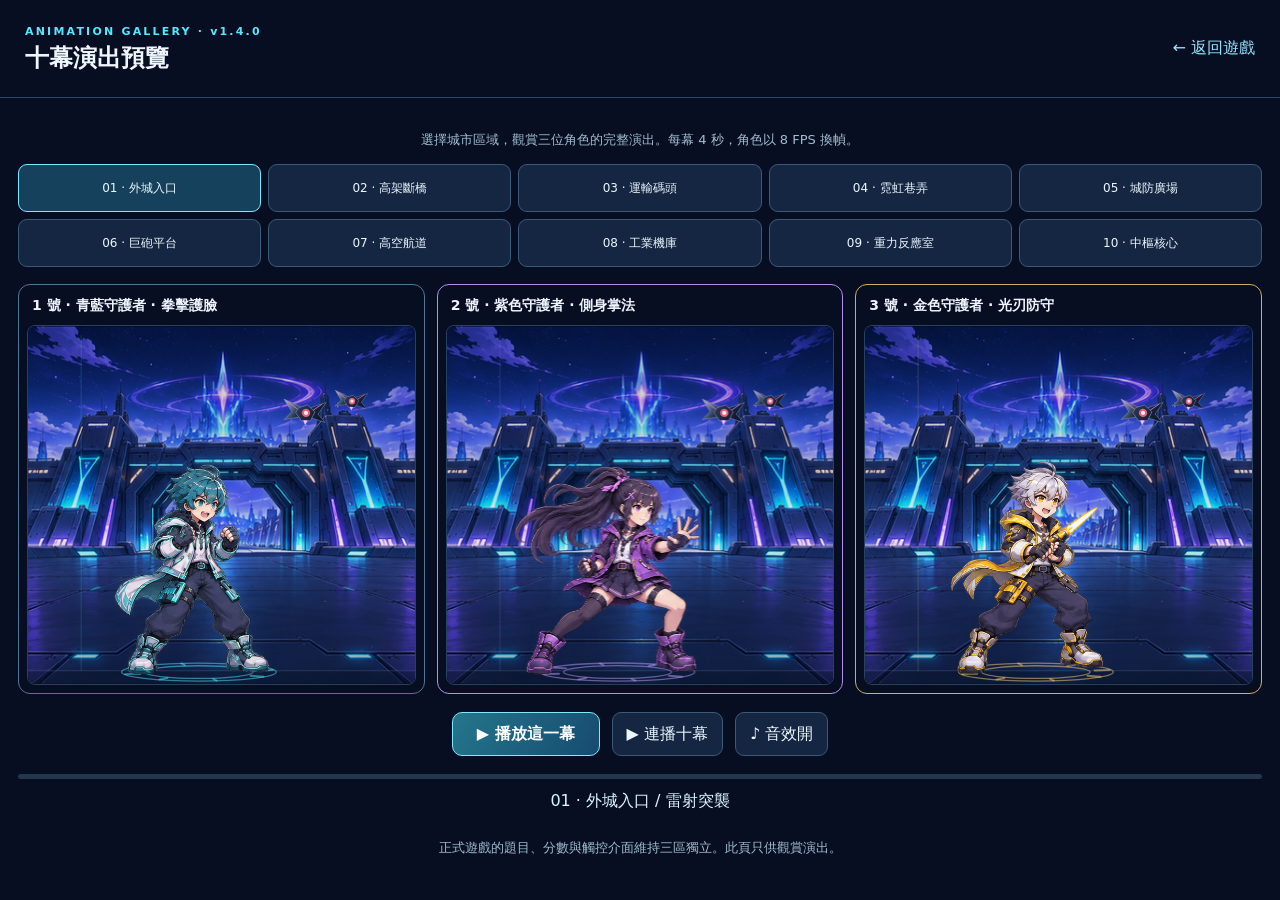
==== commit 720247f9: "Add files via upload v1.4.0" ====
--- a/animation-preview.html
+++ b/animation-preview.html
@@ -1 +1 @@
-<!doctype html><html lang="zh-Hant"><head><meta charset="utf-8"><meta name="viewport" content="width=device-width,initial-scale=1"><title>十幕演出預覽 · 對數結界防衛戰</title><link rel="icon" href="assets/icon.svg"><link rel="stylesheet" href="styles.css?v=1.3.1"><style>body{overflow:auto}.preview-header{display:flex;justify-content:space-between;align-items:center;gap:15px;padding:20px 25px;border-bottom:1px solid #294663}.preview-header h1{font-size:24px;margin:3px 0}.preview-header a{color:#93e6ff;text-decoration:none}.preview-main{max-width:1500px;margin:0 auto;padding:18px}.stage-options{display:grid;grid-template-columns:repeat(5,minmax(100px,1fr));gap:7px;margin:12px 0 17px}.stage-options button{font-size:12px;min-height:48px}.stage-options .selected{border-color:#78e9ff;background:#16415d}.preview-scenes{display:grid;grid-template-columns:repeat(3,minmax(0,1fr));gap:12px}.preview-scenes article{border:1px solid #507796;border-radius:12px;padding:8px}.preview-scenes h2{font-size:14px;margin:4px 5px 10px}.preview-scenes .scene{height:clamp(200px,40vh,460px)}.preview-controls{display:flex;align-items:center;justify-content:center;gap:12px;flex-wrap:wrap;padding:18px 0}.preview-progress{height:5px;background:#23364d;border-radius:5px;overflow:hidden}.preview-progress i{height:100%;display:block;width:0;background:#6be6ff}.preview-copy{text-align:center;color:#9fbdd2;font-size:13px;line-height:1.7}.preview-status{text-align:center;font-size:16px;color:#d9f7ff;padding:12px}.preview-status b{color:#7ceaff}.preview-scenes article:nth-child(2){border-color:#b390ef}.preview-scenes article:nth-child(3){border-color:#d3ac65}@media(max-width:800px){.stage-options{grid-template-columns:repeat(2,1fr)}.preview-scenes{grid-template-columns:repeat(3,minmax(260px,1fr));overflow:auto}.preview-header{padding:15px}.preview-header h1{font-size:20px}}</style><script src="touch-guard.js?v=1.3.1"></script><script defer src="effects.js?v=1.3.1"></script><script defer src="audio.js?v=1.3.1"></script><script defer src="battle.js?v=1.3.1"></script><script defer src="preview.js?v=1.3.1"></script></head><body><header class="preview-header"><div><span class="eyebrow">ANIMATION GALLERY · v1.3.1</span><h1>十幕演出預覽</h1></div><a href="index.html">← 返回遊戲</a></header><main class="preview-main"><p class="preview-copy">選擇城市區域，觀賞三位角色的完整演出。每幕 4 秒，角色以 8 FPS 換幀。</p><div id="stage-options" class="stage-options"></div><div class="preview-scenes"><article><h2>1 號 · 青藍守護者 · 拳擊護臉</h2><div class="scene"><canvas aria-label="青藍角色演出"></canvas></div></article><article><h2>2 號 · 紫色守護者 · 側身掌法</h2><div class="scene"><canvas aria-label="紫色角色演出"></canvas></div></article><article><h2>3 號 · 金色守護者 · 光刃防守</h2><div class="scene"><canvas aria-label="金色角色演出"></canvas></div></article></div><div class="preview-controls"><button class="primary" id="play-scene">▶ 播放這一幕</button><button id="play-all">▶ 連播十幕</button><button id="preview-sound" aria-pressed="true">♪ 音效開</button></div><div class="preview-progress"><i id="preview-progress"></i></div><div id="preview-status" class="preview-status"></div><p class="preview-copy">正式遊戲的題目、分數與觸控介面維持三區獨立。此頁只供觀賞演出。</p></main></body></html>
+<!doctype html><html lang="zh-Hant"><head><meta charset="utf-8"><meta name="viewport" content="width=device-width,initial-scale=1"><title>十幕演出預覽 · 對數結界防衛戰</title><link rel="icon" href="assets/icon.svg"><link rel="stylesheet" href="styles.css?v=1.4.0"><style>body{overflow:auto}.preview-header{display:flex;justify-content:space-between;align-items:center;gap:15px;padding:20px 25px;border-bottom:1px solid #294663}.preview-header h1{font-size:24px;margin:3px 0}.preview-header a{color:#93e6ff;text-decoration:none}.preview-main{max-width:1500px;margin:0 auto;padding:18px}.stage-options{display:grid;grid-template-columns:repeat(5,minmax(100px,1fr));gap:7px;margin:12px 0 17px}.stage-options button{font-size:12px;min-height:48px}.stage-options .selected{border-color:#78e9ff;background:#16415d}.preview-scenes{display:grid;grid-template-columns:repeat(3,minmax(0,1fr));gap:12px}.preview-scenes article{border:1px solid #507796;border-radius:12px;padding:8px}.preview-scenes h2{font-size:14px;margin:4px 5px 10px}.preview-scenes .scene{height:clamp(200px,40vh,460px)}.preview-controls{display:flex;align-items:center;justify-content:center;gap:12px;flex-wrap:wrap;padding:18px 0}.preview-progress{height:5px;background:#23364d;border-radius:5px;overflow:hidden}.preview-progress i{height:100%;display:block;width:0;background:#6be6ff}.preview-copy{text-align:center;color:#9fbdd2;font-size:13px;line-height:1.7}.preview-status{text-align:center;font-size:16px;color:#d9f7ff;padding:12px}.preview-status b{color:#7ceaff}.preview-scenes article:nth-child(2){border-color:#b390ef}.preview-scenes article:nth-child(3){border-color:#d3ac65}@media(max-width:800px){.stage-options{grid-template-columns:repeat(2,1fr)}.preview-scenes{grid-template-columns:repeat(3,minmax(260px,1fr));overflow:auto}.preview-header{padding:15px}.preview-header h1{font-size:20px}}</style><script src="touch-guard.js?v=1.4.0"></script><script defer src="effects.js?v=1.4.0"></script><script defer src="audio.js?v=1.4.0"></script><script defer src="battle.js?v=1.4.0"></script><script defer src="preview.js?v=1.4.0"></script></head><body><header class="preview-header"><div><span class="eyebrow">ANIMATION GALLERY · v1.4.0</span><h1>十幕演出預覽</h1></div><a href="index.html">← 返回遊戲</a></header><main class="preview-main"><p class="preview-copy">選擇城市區域，觀賞三位角色的完整演出。每幕 4 秒，角色以 8 FPS 換幀。</p><div id="stage-options" class="stage-options"></div><div class="preview-scenes"><article><h2>1 號 · 青藍守護者 · 拳擊護臉</h2><div class="scene"><canvas aria-label="青藍角色演出"></canvas></div></article><article><h2>2 號 · 紫色守護者 · 側身掌法</h2><div class="scene"><canvas aria-label="紫色角色演出"></canvas></div></article><article><h2>3 號 · 金色守護者 · 光刃防守</h2><div class="scene"><canvas aria-label="金色角色演出"></canvas></div></article></div><div class="preview-controls"><button class="primary" id="play-scene">▶ 播放這一幕</button><button id="play-all">▶ 連播十幕</button><button id="preview-sound" aria-pressed="true">♪ 音效開</button></div><div class="preview-progress"><i id="preview-progress"></i></div><div id="preview-status" class="preview-status"></div><p class="preview-copy">正式遊戲的題目、分數與觸控介面維持三區獨立。此頁只供觀賞演出。</p></main></body></html>
--- a/styles.css
+++ b/styles.css
@@ -17,7 +17,7 @@
 .scene-label{max-width:calc(100% - 16px);white-space:nowrap;overflow:hidden;text-overflow:ellipsis;opacity:.82;font-size:9px}.scene-label span{overflow:hidden;text-overflow:ellipsis}.scene-math,.scene-subtitle{display:none!important}
 
 .preview-link{color:#8eafcc;font-size:12px;min-height:44px;display:inline-flex;align-items:center;padding:4px 9px;text-decoration:none;white-space:nowrap}
-.squad-hero{height:auto;background-size:400% 200%;animation:guard-idle 1s steps(1,end) infinite}.squad-hero.h0{background-image:url('assets/hero-cyan-idle-8.png');background-position:0 0;animation-delay:0s;transform:none}.squad-hero.h1{background-image:url('assets/hero-violet-idle-8.png');background-position:0 0;animation-delay:-.125s}.squad-hero.h2{background-image:url('assets/hero-amber-idle-8.png');background-position:0 0;animation-delay:-.25s}@keyframes guard-idle{0%{background-position:0% 0%}12.5%{background-position:33.333333% 0%}25%{background-position:66.666667% 0%}37.5%{background-position:100% 0%}50%{background-position:0% 100%}62.5%{background-position:33.333333% 100%}75%{background-position:66.666667% 100%}87.5%{background-position:100% 100%}100%{background-position:0% 0%}}@media(prefers-reduced-motion:reduce){.squad-hero{animation:none}}
+.squad-hero{height:auto;background-size:400% 200%;animation:guard-idle 1s steps(1,end) infinite}.squad-hero.h0{background-image:url('assets/hero-cyan-idle-8.png');background-position:0 0;animation-delay:0s;transform:none}.squad-hero.h1{background-image:url('assets/hero-violet-idle-8.png');background-position:0 0;animation-delay:-.125s}.squad-hero.h2{background-image:url('assets/hero-amber-idle-8.png');background-position:0 0;animation-delay:-.25s}@keyframes guard-idle{0%{background-position:0% 0%;scale:1 var(--idle-scale-0,1);}12.5%{background-position:33.333333% 0%;scale:1 var(--idle-scale-1,1);}25%{background-position:66.666667% 0%;scale:1 var(--idle-scale-2,1);}37.5%{background-position:100% 0%;scale:1 var(--idle-scale-3,1);}50%{background-position:0% 100%;scale:1 var(--idle-scale-4,1);}62.5%{background-position:33.333333% 100%;scale:1 var(--idle-scale-5,1);}75%{background-position:66.666667% 100%;scale:1 var(--idle-scale-6,1);}87.5%{background-position:100% 100%;scale:1 var(--idle-scale-7,1);}100%{background-position:0% 0%;scale:1 var(--idle-scale-0,1);}}@media(prefers-reduced-motion:reduce){.squad-hero{animation:none}}
 .question-selection{margin:20px 0 10px;border:1px solid #365775;border-radius:10px;padding:12px}.question-selection legend{font-weight:700;font-size:15px;padding:0 7px;color:var(--ink)}.question-selection-description{font-size:12px;color:var(--muted);margin:2px 0 12px}.question-options{display:grid;grid-template-columns:repeat(2,minmax(0,1fr));gap:7px}.question-option{display:flex;align-items:center;gap:10px;min-height:48px;padding:8px 10px;border:1px solid #2d4a65;border-radius:7px;cursor:pointer;background:#10223c}.question-option input{min-height:22px;width:22px;height:22px;margin:0;accent-color:#55dfff;flex:none}.question-option span{font-size:13px;color:#dbeafa}.question-option small{font-size:10px;margin-left:7px;color:#8eb2d2;white-space:nowrap}#question-selection-summary{font-size:12px;color:#85e8ff;margin:12px 0 0}#question-selection-error{font-size:13px;color:#ffc09f;margin:9px 0 0}#welcome-question-count{font-weight:400}body.light .question-option{background:#f7fbff;border-color:#9ebdd4}body.light .question-option span{color:#1c4869}body.light .question-option small{color:#456d8b}body.light #question-selection-summary{color:#155d7d}@media(max-width:550px){.question-options{grid-template-columns:1fr}.question-option span{font-size:12px}}
 
 /* Classroom touch: cancel selection/callouts without blocking native form editing or dialog scrolling. */
@@ -26,3 +26,7 @@
 .player-header,.question-card,.scene,.numberline,.answer-editor,.actions,.feedback,[data-pad]{touch-action:none;-ms-touch-action:none}
 .explanation-sheet{touch-action:pan-y}
 input,textarea,[contenteditable="true"],[contenteditable="true"] *{-webkit-user-select:text;user-select:text;-webkit-touch-callout:default;touch-action:auto}
+
+.welcome-toolbar{position:absolute;z-index:5;right:24px;top:18px;display:flex;gap:8px}.welcome-toolbar button{min-height:46px;padding:9px 16px;background:#0c1c34e8;border-color:#4e7a9a;color:#e3f6ff;font-size:14px}#welcome-duration{font-weight:400}
+.results-dialog>.dialog-title{position:sticky;top:0;z-index:10;background:#0f1e35;padding:12px 0 15px;border-bottom:1px solid #365674;align-items:center;box-shadow:0 8px 14px #0f1e35}.result-header-actions{display:flex;align-items:center;gap:10px;flex:none}.result-header-actions #play-again{white-space:nowrap}body.light .results-dialog>.dialog-title{background:#eaf4fd;box-shadow:0 8px 14px #eaf4fd}
+@media(max-width:550px){.welcome-toolbar{top:12px;right:12px;gap:6px}.welcome-toolbar button{padding:8px 11px}.welcome-inner{padding-top:85px}.result-header-actions{gap:5px}.result-header-actions #play-again{padding:8px 10px}.results-dialog .dialog-title h2{font-size:21px}}
